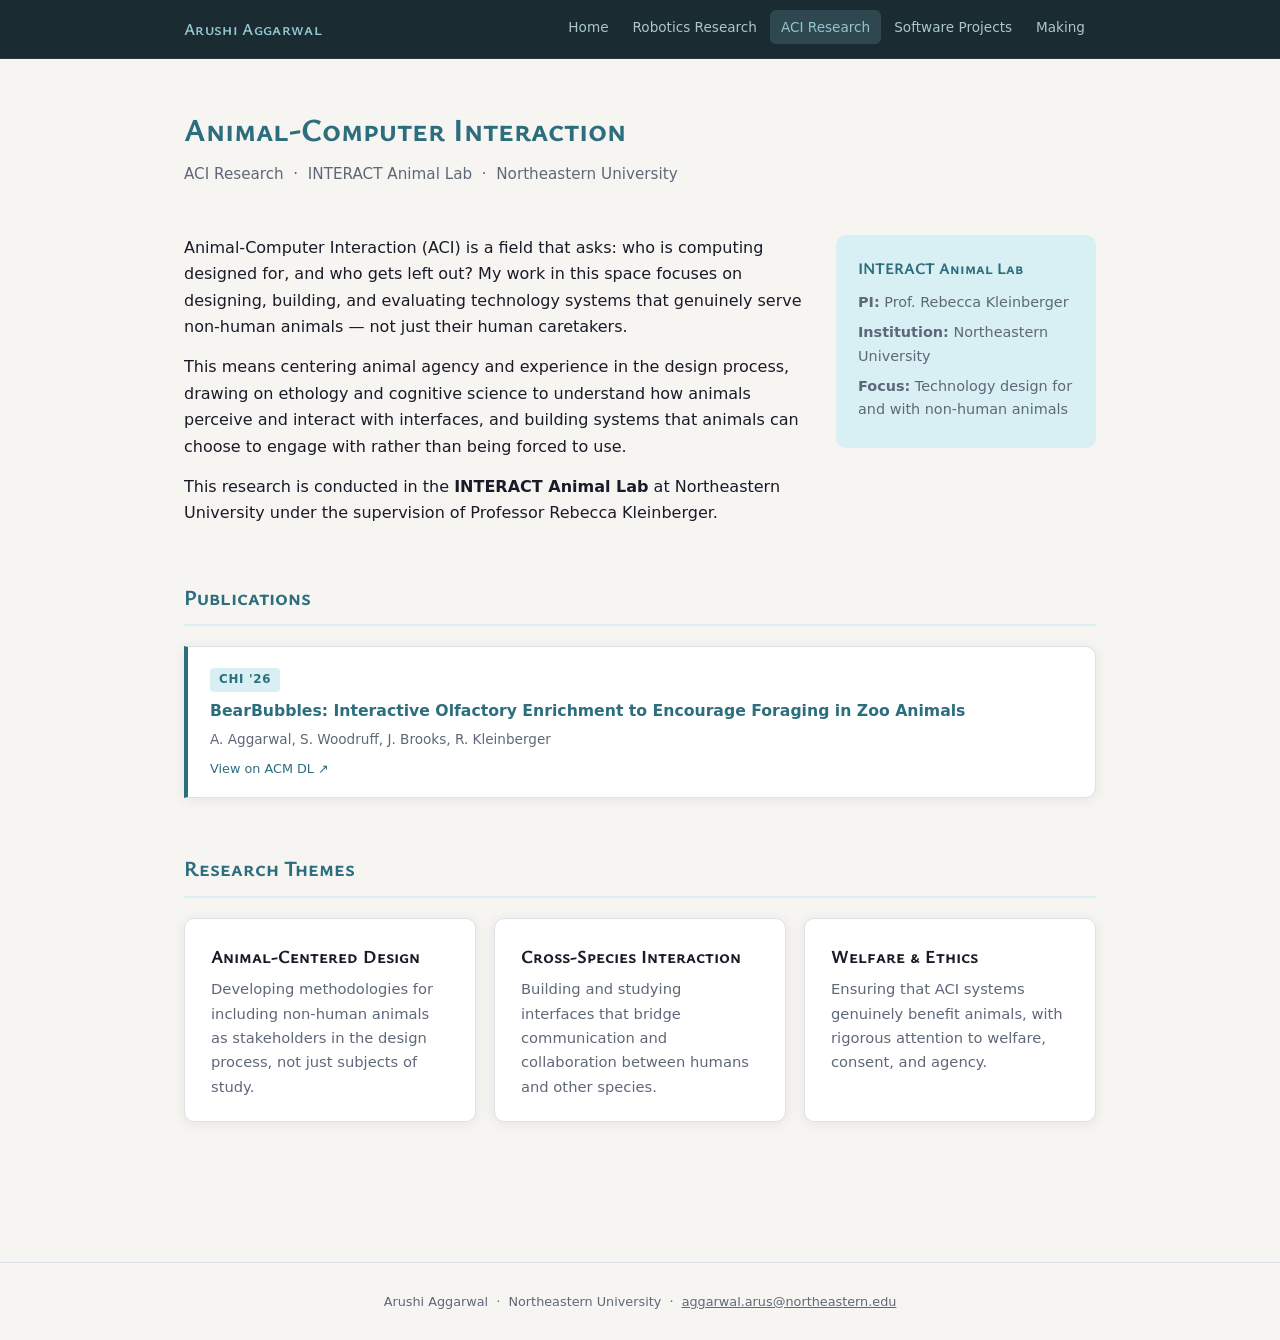
==== aci-research.html @ 7696f4e5 "styling edits and outlines of new pages" ====
<!doctype html>
<html lang="en">
  <head>
    <meta charset="UTF-8" />
    <meta name="viewport" content="width=device-width, initial-scale=1.0" />
    <title>ACI Research — Arushi Aggarwal</title>
    <link rel="stylesheet" href="style.css" />
    <link rel="preconnect" href="https://fonts.googleapis.com" />
    <link rel="preconnect" href="https://fonts.gstatic.com" crossorigin />
    <link
      href="https://fonts.googleapis.com/css2?family=Ysabeau+SC:wght@400;500;600;700&display=swap"
      rel="stylesheet"
    />
  </head>
  <body>
    <nav class="navbar">
      <div class="nav-inner">
        <a href="index.html" class="nav-brand">Arushi Aggarwal</a>
        <ul class="nav-links">
          <li><a href="index.html">Home</a></li>
          <li><a href="robotics-research.html">Robotics Research</a></li>
          <li><a href="aci-research.html" class="active">ACI Research</a></li>
          <li><a href="projects.html">Software Projects</a></li>
          <li><a href="laser.html">Making</a></li>
        </ul>
      </div>
    </nav>

    <div class="page-header">
      <h1>Animal-Computer Interaction</h1>
      <p class="page-sub">
        ACI Research &nbsp;·&nbsp; INTERACT Animal Lab &nbsp;·&nbsp;
        Northeastern University
      </p>
    </div>

    <div class="container">
      <section class="section">
        <div class="research-intro">
          <div>
            <p style="margin-bottom: 14px">
              Animal-Computer Interaction (ACI) is a field that asks: who is
              computing designed for, and who gets left out? My work in this
              space focuses on designing, building, and evaluating technology
              systems that genuinely serve non-human animals — not just their
              human caretakers.
            </p>
            <p style="margin-bottom: 14px">
              This means centering animal agency and experience in the design
              process, drawing on ethology and cognitive science to understand
              how animals perceive and interact with interfaces, and building
              systems that animals can choose to engage with rather than being
              forced to use.
            </p>
            <p>
              This research is conducted in the
              <strong>INTERACT Animal Lab</strong> at Northeastern University
              under the supervision of Professor Rebecca Kleinberger.
            </p>
          </div>
          <div class="lab-card">
            <h4>INTERACT Animal Lab</h4>
            <p><strong>PI:</strong> Prof. Rebecca Kleinberger</p>
            <p><strong>Institution:</strong> Northeastern University</p>
            <p>
              <strong>Focus:</strong> Technology design for and with non-human
              animals
            </p>
          </div>
        </div>
      </section>

      <section class="section">
        <h2 class="section-title">Publications</h2>
        <a
          href="https://doi.org/10.1145/3772318.3790842"
          target="_blank"
          rel="noopener"
          style="text-decoration: none"
        >
          <div class="pub-card">
            <span class="pub-venue">CHI '26</span>
            <p class="pub-title">
              BearBubbles: Interactive Olfactory Enrichment to Encourage
              Foraging in Zoo Animals
            </p>
            <p class="pub-authors">
              A. Aggarwal, S. Woodruff, J. Brooks, R. Kleinberger
            </p>
            <p
              style="font-size: 0.8rem; color: var(--primary); margin-top: 8px"
            >
              View on ACM DL ↗
            </p>
          </div>
        </a>
      </section>

      <section class="section">
        <h2 class="section-title">Research Themes</h2>
        <div class="grid-3">
          <div class="card">
            <h3>Animal-Centered Design</h3>
            <p>
              Developing methodologies for including non-human animals as
              stakeholders in the design process, not just subjects of study.
            </p>
          </div>
          <div class="card">
            <h3>Cross-Species Interaction</h3>
            <p>
              Building and studying interfaces that bridge communication and
              collaboration between humans and other species.
            </p>
          </div>
          <div class="card">
            <h3>Welfare & Ethics</h3>
            <p>
              Ensuring that ACI systems genuinely benefit animals, with rigorous
              attention to welfare, consent, and agency.
            </p>
          </div>
        </div>
      </section>
    </div>

    <footer>
      Arushi Aggarwal &nbsp;·&nbsp; Northeastern University &nbsp;·&nbsp;
      <a href="mailto:aggarwal.arus@northeastern.edu"
        >aggarwal.arus@northeastern.edu</a
      >
    </footer>
  </body>
</html>
---- style.css ----
/* ── Reset ─────────────────────────────────────────────── */
*,
*::before,
*::after {
  box-sizing: border-box;
  margin: 0;
  padding: 0;
}

/* ── Design tokens ─────────────────────────────────────── */
:root {
  --bg: #f7f5f2;
  --surface: #ffffff;
  --primary: #2d6e7e;
  --primary-dark: #1e5060;
  --accent: #93c5cf;
  --accent-light: #d8eff3;
  --text: #1a1a28;
  --text-muted: #5e6878;
  --border: #dde2e8;
  --nav-bg: #1a2c32;
  --nav-text: #cce8ed;
  --shadow: 0 2px 14px rgba(0, 0, 0, 0.07);
  --shadow-lg: 0 6px 24px rgba(0, 0, 0, 0.11);
  --radius: 10px;
  --max-w: 960px;
}

/* ── Base ──────────────────────────────────────────────── */
body {
  font-family:
    system-ui,
    -apple-system,
    "Segoe UI",
    Roboto,
    sans-serif;
  background: var(--bg);
  color: var(--text);
  line-height: 1.65;
  font-size: 16px;
}

a {
  color: var(--primary);
}
a:hover {
  text-decoration: underline;
}

ul {
  padding-left: 1.4em;
}
li {
  margin-bottom: 4px;
}

/* ── Navigation ────────────────────────────────────────── */
.navbar {
  background: var(--nav-bg);
  position: sticky;
  top: 0;
  z-index: 100;
  border-bottom: 1px solid rgba(255, 255, 255, 0.07);
}

.nav-inner {
  max-width: var(--max-w);
  margin: 0 auto;
  padding: 0 24px;
  display: flex;
  align-items: center;
  justify-content: space-between;
  height: 58px;
}

.nav-brand {
  font-family: "Ysabeau SC", serif;
  font-size: 1.05rem;
  font-weight: 600;
  color: var(--accent);
  text-decoration: none;
  letter-spacing: 0.02em;
  white-space: nowrap;
}
.nav-brand:hover {
  text-decoration: none;
  color: #fff;
}

.nav-links {
  list-style: none;
  display: flex;
  flex-wrap: wrap;
  gap: 2px;
}

.nav-links a {
  display: block;
  color: var(--nav-text);
  text-decoration: none;
  padding: 6px 11px;
  border-radius: 6px;
  font-size: 0.85rem;
  opacity: 0.82;
  transition:
    background 0.16s,
    color 0.16s,
    opacity 0.16s;
}

.nav-links a:hover,
.nav-links a.active {
  background: rgba(147, 197, 207, 0.18);
  color: var(--accent);
  opacity: 1;
  text-decoration: none;
}

/* ── Layout helpers ────────────────────────────────────── */
.container {
  max-width: var(--max-w);
  margin: 0 auto;
  padding: 48px 24px;
}

.section {
  margin-bottom: 52px;
}

.section-title {
  font-family: "Ysabeau SC", serif;
  font-size: 1.35rem;
  color: var(--primary);
  margin-bottom: 20px;
  padding-bottom: 10px;
  border-bottom: 2px solid var(--accent-light);
}

/* ── Hero (index) ──────────────────────────────────────── */
.hero {
  max-width: var(--max-w);
  margin: 0 auto;
  padding: 52px 24px 36px;
  display: grid;
  grid-template-columns: 190px 1fr;
  gap: 40px;
  align-items: start;
}

.hero-photo {
  width: 190px;
  height: 190px;
  border-radius: 50%;
  object-fit: cover;
  border: 4px solid var(--accent);
}

.hero-name {
  font-family: "Ysabeau SC", serif;
  font-size: 2.4rem;
  color: var(--text);
  margin-bottom: 4px;
  line-height: 1.2;
}

.hero-role {
  font-size: 0.95rem;
  color: var(--primary);
  font-weight: 500;
  margin-bottom: 18px;
}

.hero-bio {
  color: var(--text-muted);
  max-width: 560px;
  margin-bottom: 10px;
}

/* ── Tags ──────────────────────────────────────────────── */
.tags {
  display: flex;
  flex-wrap: wrap;
  gap: 8px;
  margin-top: 18px;
}
.tag {
  background: var(--accent-light);
  color: var(--primary);
  padding: 4px 13px;
  border-radius: 20px;
  font-size: 0.78rem;
  font-weight: 500;
}

/* ── Cards ─────────────────────────────────────────────── */
.card {
  background: var(--surface);
  border-radius: var(--radius);
  padding: 22px 26px;
  border: 1px solid var(--border);
  box-shadow: var(--shadow);
  transition:
    box-shadow 0.2s,
    transform 0.2s;
}
.card:hover {
  box-shadow: var(--shadow-lg);
  transform: translateY(-2px);
}

.card-link {
  text-decoration: none;
  color: inherit;
  display: block;
}
.card-link:hover {
  text-decoration: none;
}
.card-link .card {
  cursor: pointer;
}

.card h3 {
  font-family: "Ysabeau SC", serif;
  font-size: 1.15rem;
  color: var(--text);
  margin-bottom: 6px;
}

.card-meta {
  font-size: 0.82rem;
  color: var(--text-muted);
  margin-bottom: 10px;
}

.card p {
  color: var(--text-muted);
  font-size: 0.92rem;
}

/* ── Grid ──────────────────────────────────────────────── */
.grid-2 {
  display: grid;
  grid-template-columns: repeat(auto-fill, minmax(380px, 1fr));
  gap: 18px;
}
.grid-3 {
  display: grid;
  grid-template-columns: repeat(auto-fill, minmax(260px, 1fr));
  gap: 18px;
}

/* ── Publication card ──────────────────────────────────── */
.pub-card {
  background: var(--surface);
  border-left: 4px solid var(--primary);
  border-radius: 0 var(--radius) var(--radius) 0;
  padding: 18px 22px;
  border-top: 1px solid var(--border);
  border-right: 1px solid var(--border);
  border-bottom: 1px solid var(--border);
  box-shadow: var(--shadow);
}

.pub-venue {
  display: inline-block;
  background: var(--accent-light);
  color: var(--primary);
  font-size: 0.74rem;
  font-weight: 700;
  padding: 2px 9px;
  border-radius: 4px;
  margin-bottom: 8px;
  text-transform: uppercase;
  letter-spacing: 0.06em;
}

.pub-title {
  font-size: 0.98rem;
  font-weight: 600;
  margin-bottom: 6px;
  line-height: 1.4;
}

.pub-authors {
  font-size: 0.85rem;
  color: var(--text-muted);
}

/* ── Page header (inner pages) ─────────────────────────── */
.page-header {
  max-width: var(--max-w);
  margin: 0 auto;
  padding: 44px 24px 0;
}

.page-header h1 {
  font-family: "Ysabeau SC", serif;
  font-size: 2rem;
  color: var(--primary);
  margin-bottom: 6px;
}

.page-header .page-sub {
  color: var(--text-muted);
  font-size: 0.95rem;
}

/* ── Research detail layout ────────────────────────────── */
.research-intro {
  display: grid;
  grid-template-columns: 1fr 260px;
  gap: 32px;
  align-items: start;
  margin-bottom: 40px;
}

.lab-card {
  background: var(--accent-light);
  border-radius: var(--radius);
  padding: 20px 22px;
  font-size: 0.9rem;
}

.lab-card h4 {
  font-family: "Ysabeau SC", serif;
  font-size: 1rem;
  color: var(--primary);
  margin-bottom: 10px;
}

.lab-card p {
  color: var(--text-muted);
  margin-bottom: 6px;
}

/* ── Making / project figure ───────────────────────────── */
.project-figure {
  display: flex;
  gap: 28px;
  align-items: flex-start;
  background: var(--surface);
  border: 1px solid var(--border);
  border-radius: var(--radius);
  padding: 24px;
  box-shadow: var(--shadow);
  margin-bottom: 20px;
}

.project-figure img {
  width: 260px;
  height: 200px;
  object-fit: cover;
  border-radius: 8px;
  flex-shrink: 0;
}

.project-figure-body h3 {
  font-family: "Ysabeau SC", serif;
  font-size: 1.2rem;
  margin-bottom: 10px;
  color: var(--text);
}

.project-figure-body p {
  color: var(--text-muted);
}

/* ── Buttons ───────────────────────────────────────────── */
.btn {
  display: inline-block;
  background: var(--primary);
  color: #fff;
  padding: 8px 18px;
  border-radius: 6px;
  text-decoration: none;
  font-size: 0.875rem;
  font-weight: 500;
  transition: background 0.16s;
  margin-top: 14px;
  margin-right: 8px;
}
.btn:hover {
  background: var(--primary-dark);
  text-decoration: none;
  color: #fff;
}

.btn-ghost {
  background: transparent;
  color: var(--primary);
  border: 1.5px solid var(--primary);
}
.btn-ghost:hover {
  background: var(--accent-light);
  color: var(--primary);
}

/* ── Contact row ───────────────────────────────────────── */
.contact-row {
  display: flex;
  align-items: center;
  gap: 8px;
  color: var(--text-muted);
  font-size: 0.9rem;
  margin-top: 18px;
}

/* ── Footer ────────────────────────────────────────────── */
footer {
  text-align: center;
  padding: 28px 24px;
  color: var(--text-muted);
  font-size: 0.8rem;
  border-top: 1px solid var(--border);
  margin-top: 40px;
}
footer a {
  color: var(--text-muted);
}

/* ── Responsive ────────────────────────────────────────── */
@media (max-width: 660px) {
  .hero {
    grid-template-columns: 1fr;
    text-align: center;
    padding: 36px 20px 28px;
  }
  .hero-photo {
    margin: 0 auto;
  }
  .hero-bio {
    max-width: 100%;
  }
  .tags {
    justify-content: center;
  }
  .contact-row {
    justify-content: center;
  }

  .research-intro {
    grid-template-columns: 1fr;
  }

  .project-figure {
    flex-direction: column;
    align-items: stretch;
  }
  .project-figure img {
    width: 100%;
    height: auto;
    max-height: 240px;
  }

  .nav-links a {
    padding: 5px 7px;
    font-size: 0.78rem;
  }
  .grid-2,
  .grid-3 {
    grid-template-columns: 1fr;
  }
}
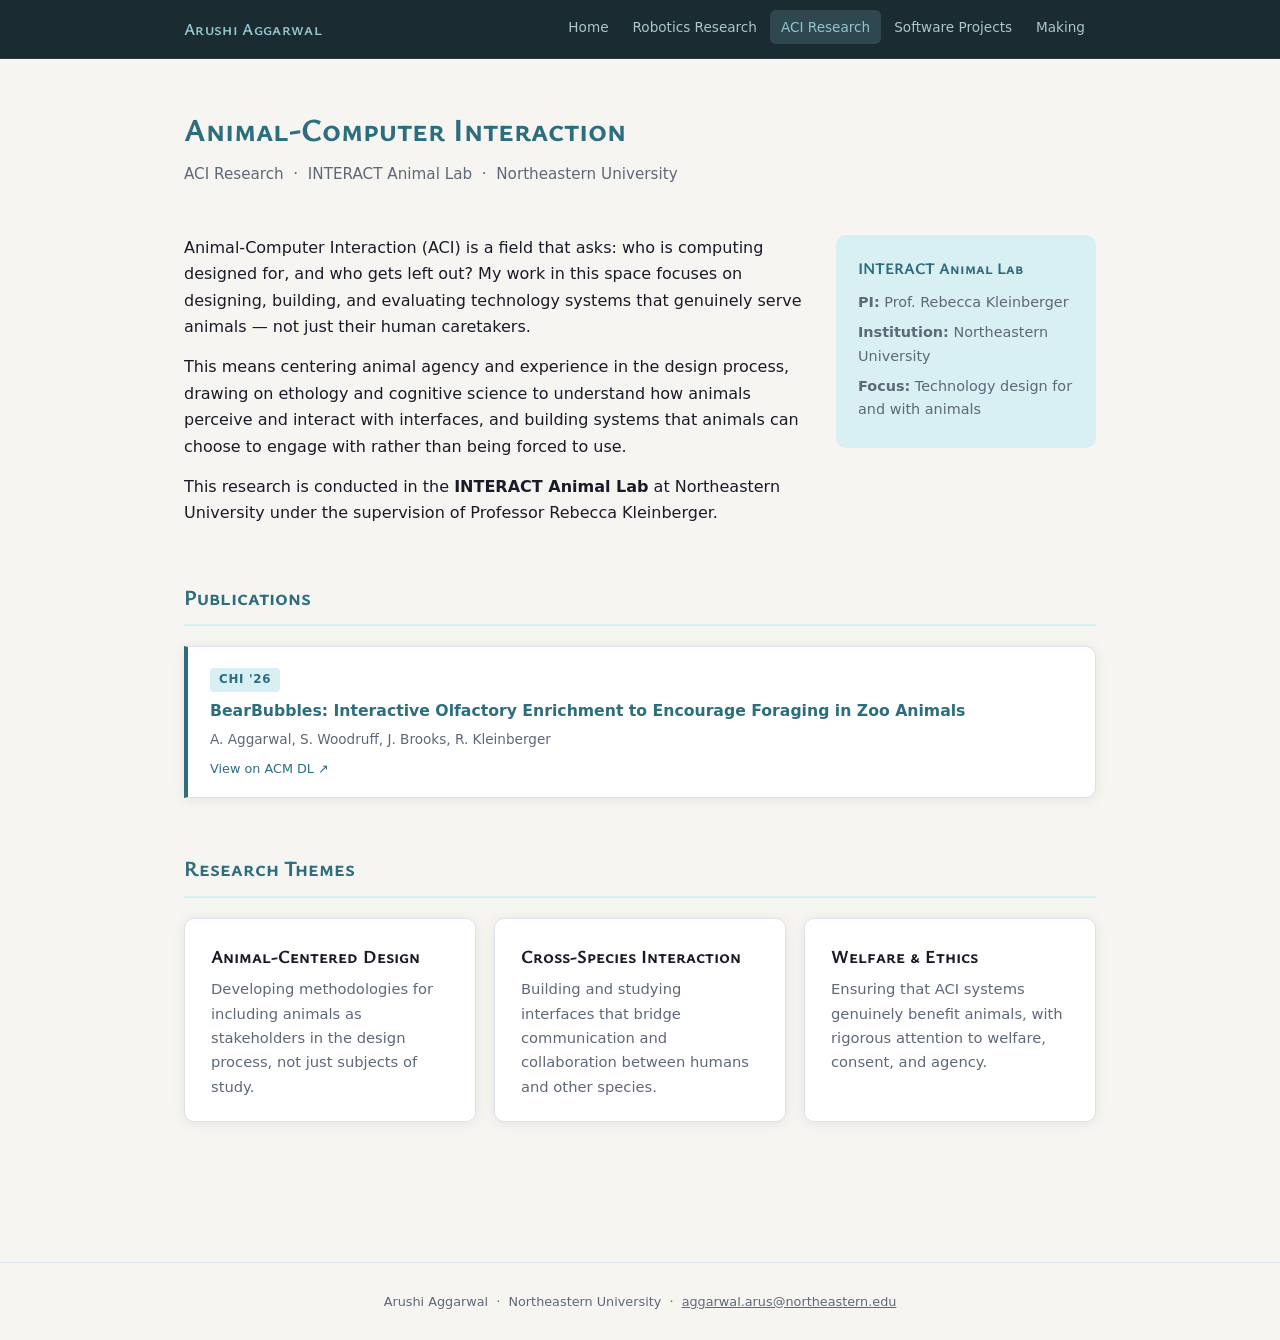
==== commit ad4eda80: "animal fixes" ====
--- a/aci-research.html
+++ b/aci-research.html
@@ -42,8 +42,8 @@
               Animal-Computer Interaction (ACI) is a field that asks: who is
               computing designed for, and who gets left out? My work in this
               space focuses on designing, building, and evaluating technology
-              systems that genuinely serve non-human animals — not just their
-              human caretakers.
+              systems that genuinely serve animals — not just their human
+              caretakers.
             </p>
             <p style="margin-bottom: 14px">
               This means centering animal agency and experience in the design
@@ -63,8 +63,7 @@
             <p><strong>PI:</strong> Prof. Rebecca Kleinberger</p>
             <p><strong>Institution:</strong> Northeastern University</p>
             <p>
-              <strong>Focus:</strong> Technology design for and with non-human
-              animals
+              <strong>Focus:</strong> Technology design for and with animals
             </p>
           </div>
         </div>
@@ -102,8 +101,8 @@
           <div class="card">
             <h3>Animal-Centered Design</h3>
             <p>
-              Developing methodologies for including non-human animals as
-              stakeholders in the design process, not just subjects of study.
+              Developing methodologies for including animals as stakeholders in
+              the design process, not just subjects of study.
             </p>
           </div>
           <div class="card">
